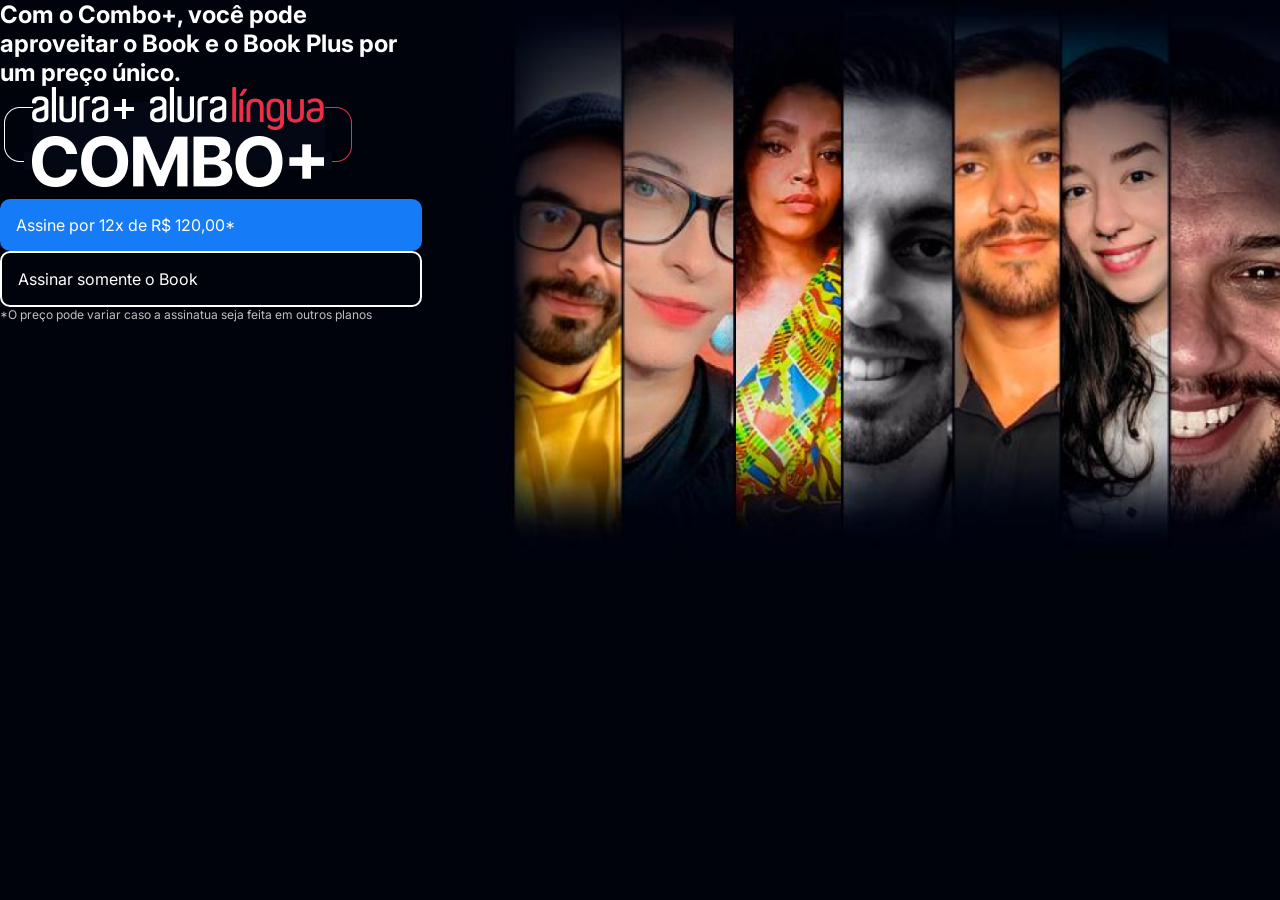
==== index.html @ 0dcf5061 "Add files via upload" ====
<!DOCTYPE html>
<html>

<head>
    <title>Book Prime</title>
    <meta charset="UTF-8">
    <meta name="viewport" content="width=device-width, initial-scale=1">
    <link rel="stylesheet" href="styles.css">
    <link rel="preconnect" href="https://fonts.googleapis.com">
    <link rel="preconnect" href="https://fonts.gstatic.com" crossorigin>
    <link href="https://fonts.googleapis.com/css2?family=Inter:wght@400;700&display=swap" rel="stylesheet">
</head>


<body>
    <section class="container principal">
       <div>
       <h1 class="container__titulo">Com o Combo+, você pode aproveitar o Book e o Book Plus por um preço único.</h1>  
       <img src="Combo.png" alt="capa">
       <a href="www.alura.com.br" class="container__botao">Assine por 12x de R$ 120,00*</a>
       <a href="www.alura.com.br" class="container__botao botao_secundario">Assinar somente o Book</a>
       <p class="container__aviso">*O preço pode variar caso a assinatua seja feita em outros planos</p>
    </div>
    </section>
    </body>
</html>
---- styles.css ----
:root {
     --branco-principal: #FFFFFF;
     --cinza-secundario: #C0C0C0;
     --botao-azul: #167BF7;
     --cor-de-fundo: #00030C;
     --fonte-principal: 'Inter';
}

body {
    background-color: var(--cor-de-fundo);
    color: var(--branco-principal);
    font-family: var(--fonte-principal);
    font-size: 16px;
    font-weight: 400;
}

* {
    margin: 0;
    padding: 0;
}

.principal {
    background-image: url("imagemfundo.png");
    background-repeat: no-repeat;
    background-size: contain;
}

.container {
    height: 100vh;
    display: grid;
    grid-template-columns: 33% 33%;
}

.container__botao {
    background-color: var(--botao-azul);
    border-radius: 10px;
    padding: 1em;
    color: var(--branco-principal);
    display: block;
    text-decoration: none;
}

.botao_secundario {
    background-color: transparent;
    border: 2px solid var(--branco-principal);
}

.container__aviso {
    font-size: 12px;
    color: var(--cinza-secundario);
}
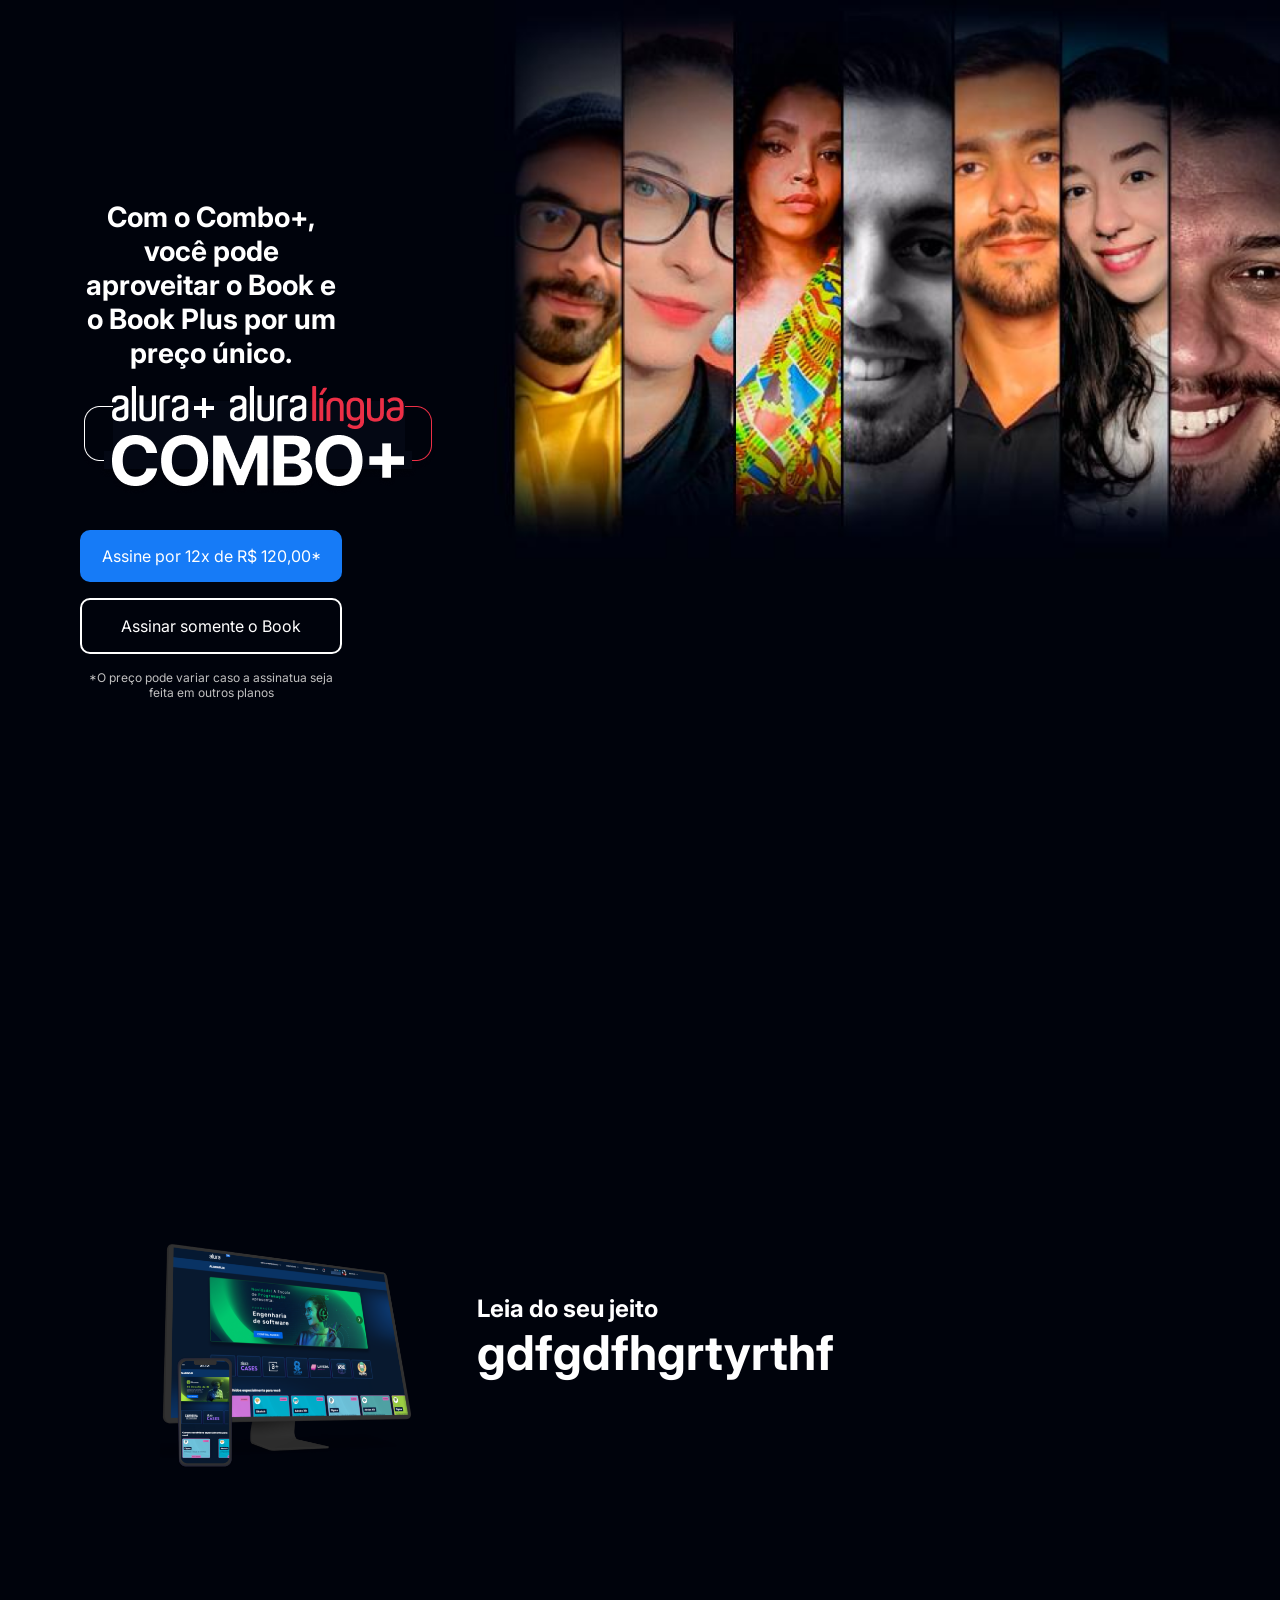
==== commit e62a25b7: "Add files via upload" ====
--- a/index.html
+++ b/index.html
@@ -11,16 +11,23 @@
     <link href="https://fonts.googleapis.com/css2?family=Inter:wght@400;700&display=swap" rel="stylesheet">
 </head>
 
-
 <body>
     <section class="container principal">
-       <div>
+       <div class="container__caixa">
        <h1 class="container__titulo">Com o Combo+, você pode aproveitar o Book e o Book Plus por um preço único.</h1>  
-       <img src="Combo.png" alt="capa">
+       <img src="Combo.png" alt="capa" class="container__imagem">
        <a href="www.alura.com.br" class="container__botao">Assine por 12x de R$ 120,00*</a>
        <a href="www.alura.com.br" class="container__botao botao_secundario">Assinar somente o Book</a>
        <p class="container__aviso">*O preço pode variar caso a assinatua seja feita em outros planos</p>
     </div>
     </section>
+    <section class="container secundario">
+        <img src="Plataformas.png" alt="um monitor e um celular" class="secundario__imagem">
+        <div class="container__descricao">
+            <h2 clas="descricao__titulo"> Leia do seu jeito</h2>
+            <p class="descricao__texto">gdfgdfhgrtyrthf</p>
+        </div>
+    </section>
+
     </body>
 </html>
--- a/styles.css
+++ b/styles.css
@@ -23,6 +23,8 @@
     background-image: url("imagemfundo.png");
     background-repeat: no-repeat;
     background-size: contain;
+    align-items: center;
+    text-align: center;
 }
 
 .container {
@@ -38,6 +40,7 @@
     color: var(--branco-principal);
     display: block;
     text-decoration: none;
+    margin-bottom: 1em;
 }
 
 .botao_secundario {
@@ -48,4 +51,33 @@
 .container__aviso {
     font-size: 12px;
     color: var(--cinza-secundario);
+}
+
+.container__titulo {
+    font-size: 28px;
+    font-weight: 700;
+}
+
+.container__imagem {
+    margin: 1em 0 2em 0;
+}
+
+.container__caixa {
+    margin: 0 5em;
+}
+
+.secundario__imagem {
+    width: 80%;
+}
+
+.secundario {
+    align-items: center;
+    margin: 0 10em;
+}
+
+.descricao__texto {
+    font-weight: 700;
+    font-size: 48px;
+    color: var(--branco-principal);
+    margin-bottom: 0.5em;
 }
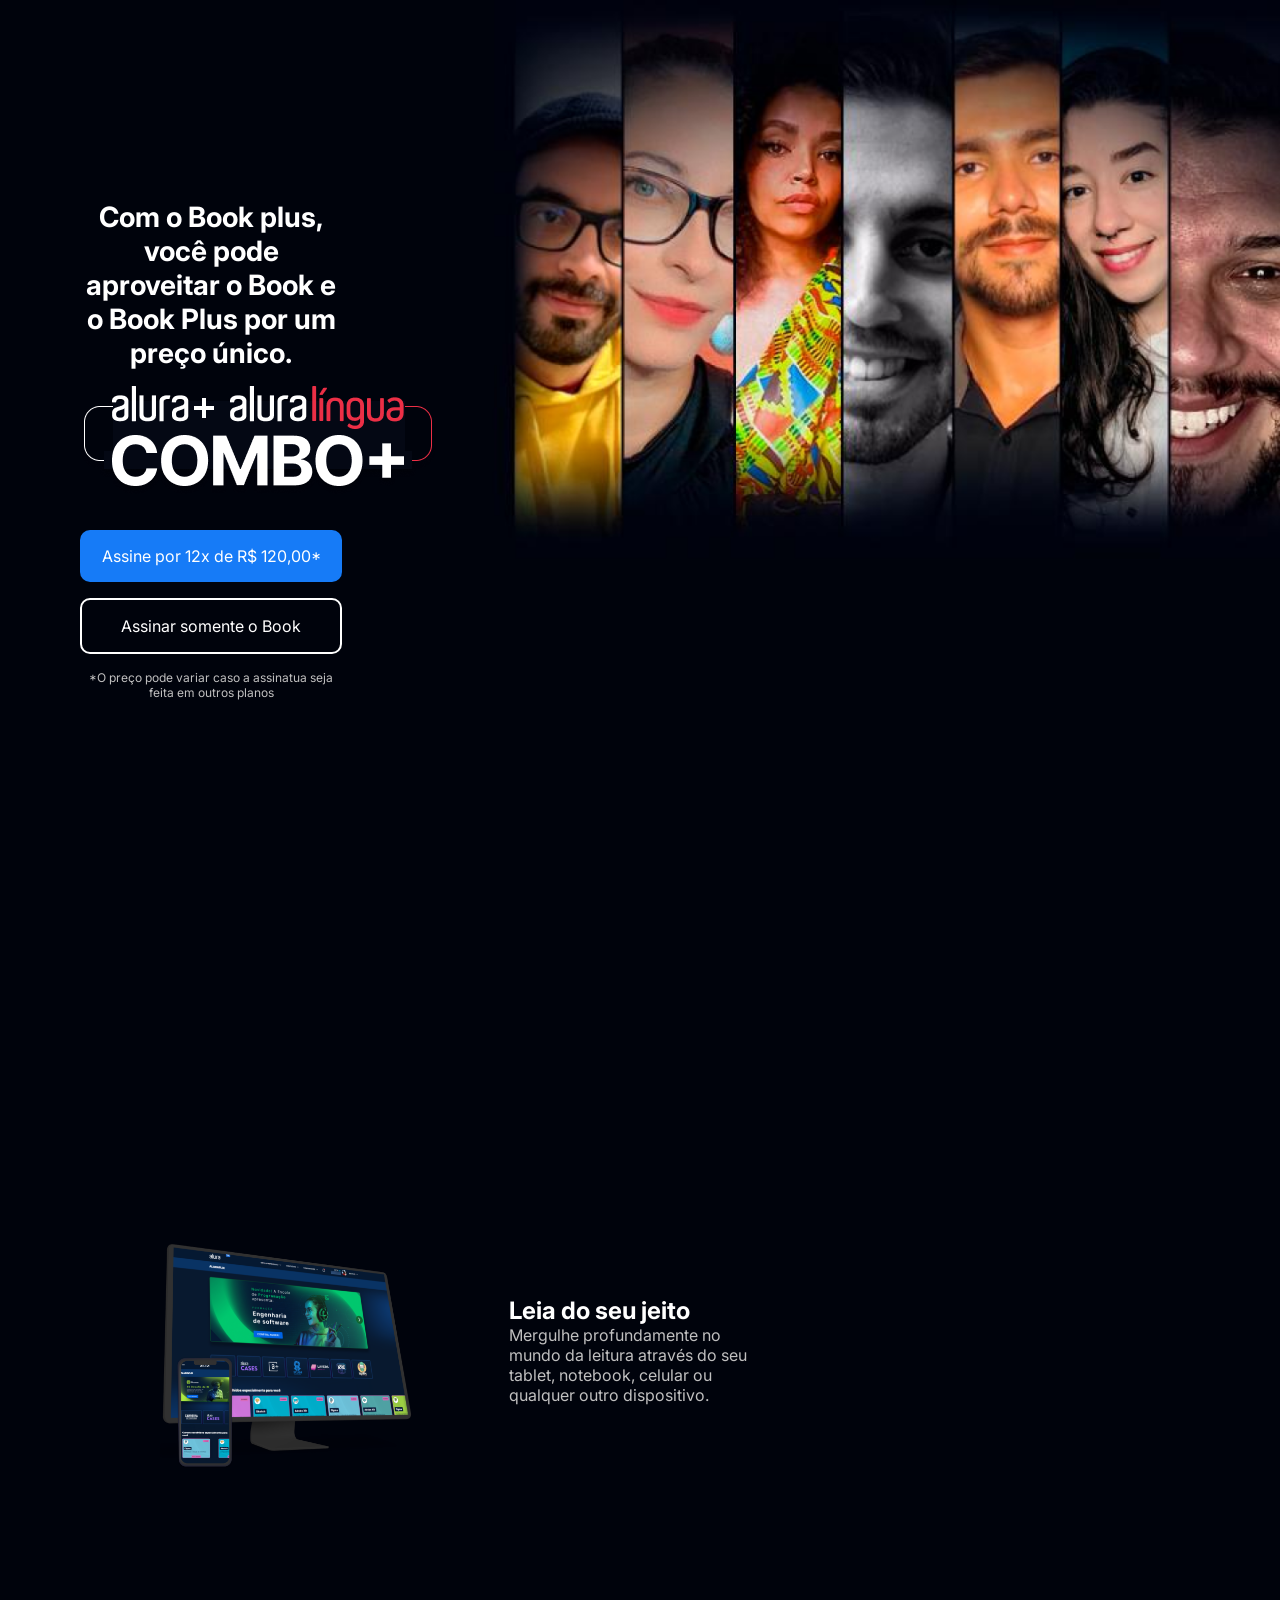
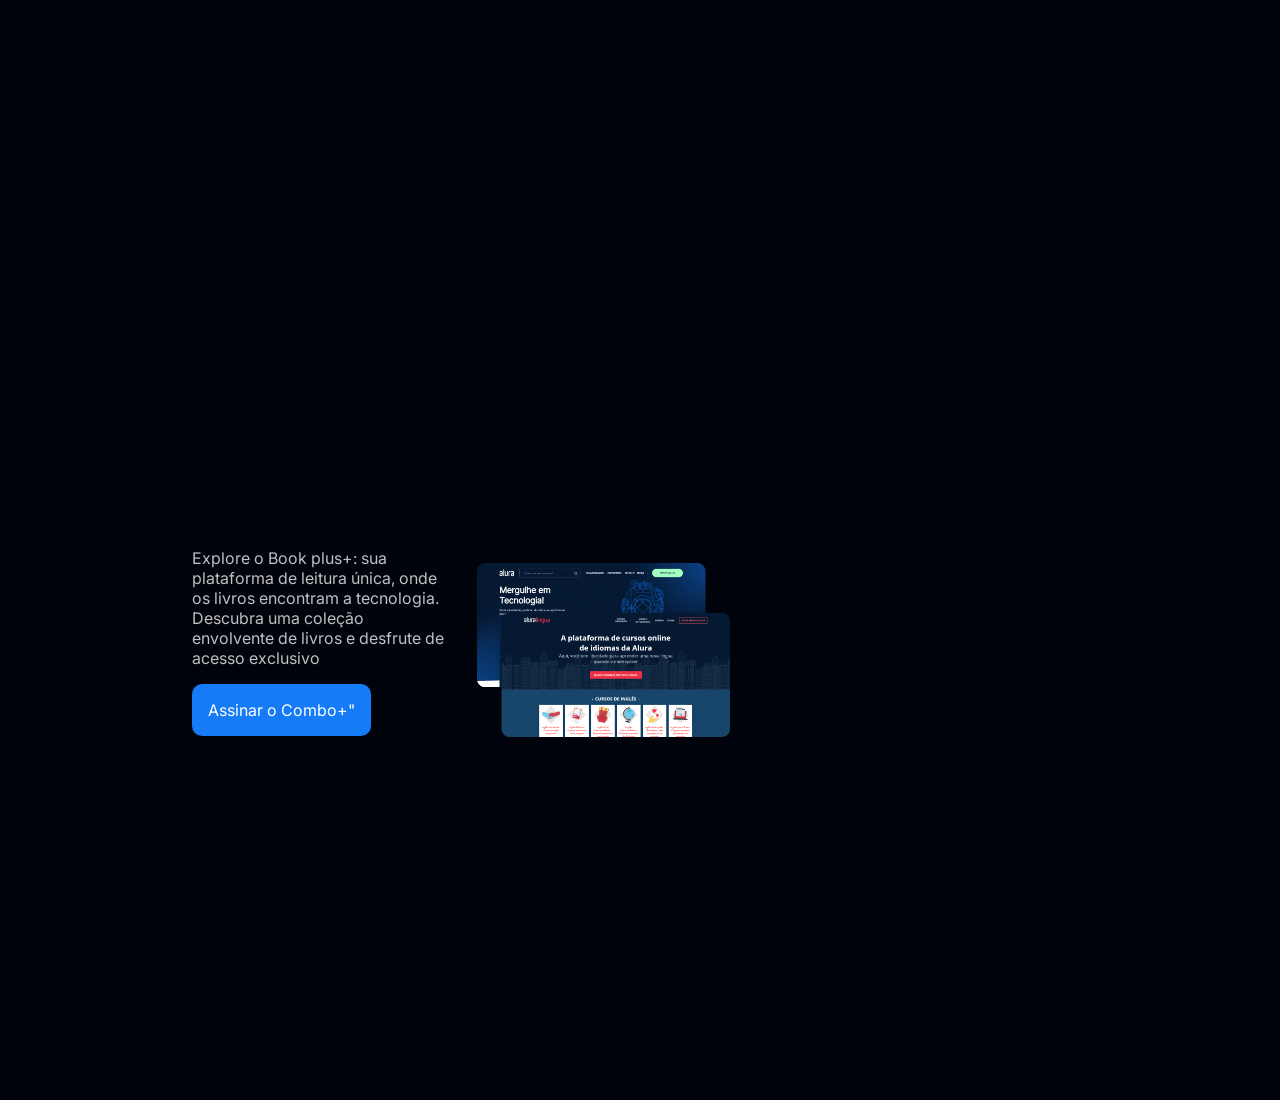
==== commit 14257e8d: "Add files via upload" ====
--- a/index.html
+++ b/index.html
@@ -14,7 +14,7 @@
 <body>
     <section class="container principal">
        <div class="container__caixa">
-       <h1 class="container__titulo">Com o Combo+, você pode aproveitar o Book e o Book Plus por um preço único.</h1>  
+       <h1 class="container__titulo">Com o Book plus, você pode aproveitar o Book e o Book Plus por um preço único.</h1>  
        <img src="Combo.png" alt="capa" class="container__imagem">
        <a href="www.alura.com.br" class="container__botao">Assine por 12x de R$ 120,00*</a>
        <a href="www.alura.com.br" class="container__botao botao_secundario">Assinar somente o Book</a>
@@ -24,9 +24,20 @@
     <section class="container secundario">
         <img src="Plataformas.png" alt="um monitor e um celular" class="secundario__imagem">
         <div class="container__descricao">
-            <h2 clas="descricao__titulo"> Leia do seu jeito</h2>
-            <p class="descricao__texto">gdfgdfhgrtyrthf</p>
+            <h2 clas="descricao__titulo">Leia do seu jeito</h2>
+            <p class="descricao__texto">Mergulhe profundamente no mundo da leitura através do seu tablet, notebook, celular ou qualquer outro dispositivo.</p>
         </div>
+    </section>
+
+
+    <section class="container secundario">
+       <div class="container__descricao">
+         <p class="descricao__texto"> Explore o Book plus+: sua plataforma de leitura única, onde os livros encontram a tecnologia. Descubra uma coleção envolvente de livros e desfrute de acesso exclusivo</p>
+        <a href="www.alura.com.br" class="container__botao secundario__botao">Assinar o Combo+"</a>
+       </div>
+
+       <img src="Telas.png" alt="tela alura" class="secundario__imagem">
+
     </section>
 
     </body>
--- a/styles.css
+++ b/styles.css
@@ -75,9 +75,22 @@
     margin: 0 10em;
 }
 
-.descricao__texto {
+.descricao__titulo {
     font-weight: 700;
     font-size: 48px;
     color: var(--branco-principal);
-    margin-bottom: 0.5em;
+    margin-bottom: 0.1em;
+}
+
+.descricao__texto {
+    color: var(--cinza-secundario);
+}
+
+.secundario__botao {
+    display: inline-block;
+    margin-top: 1em;
+}
+
+.container__descricao {
+    padding: 2em;
 }
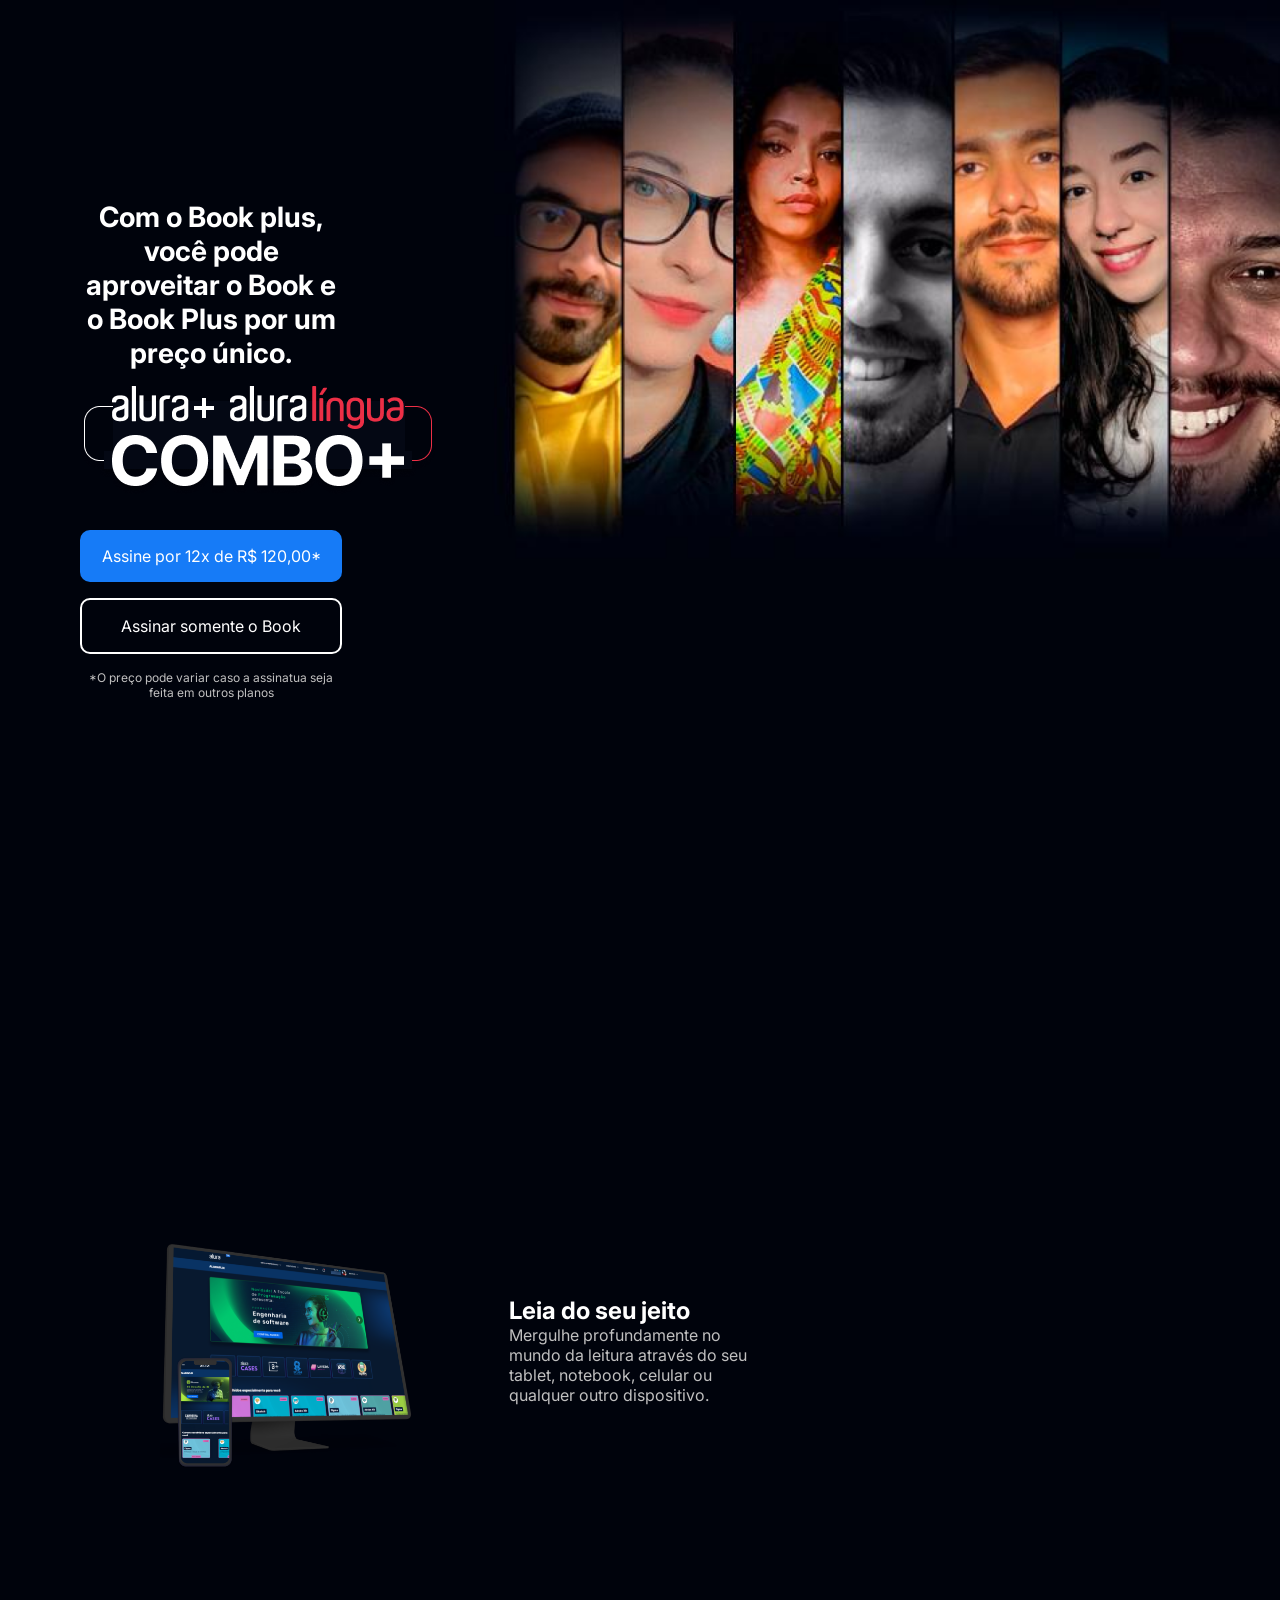
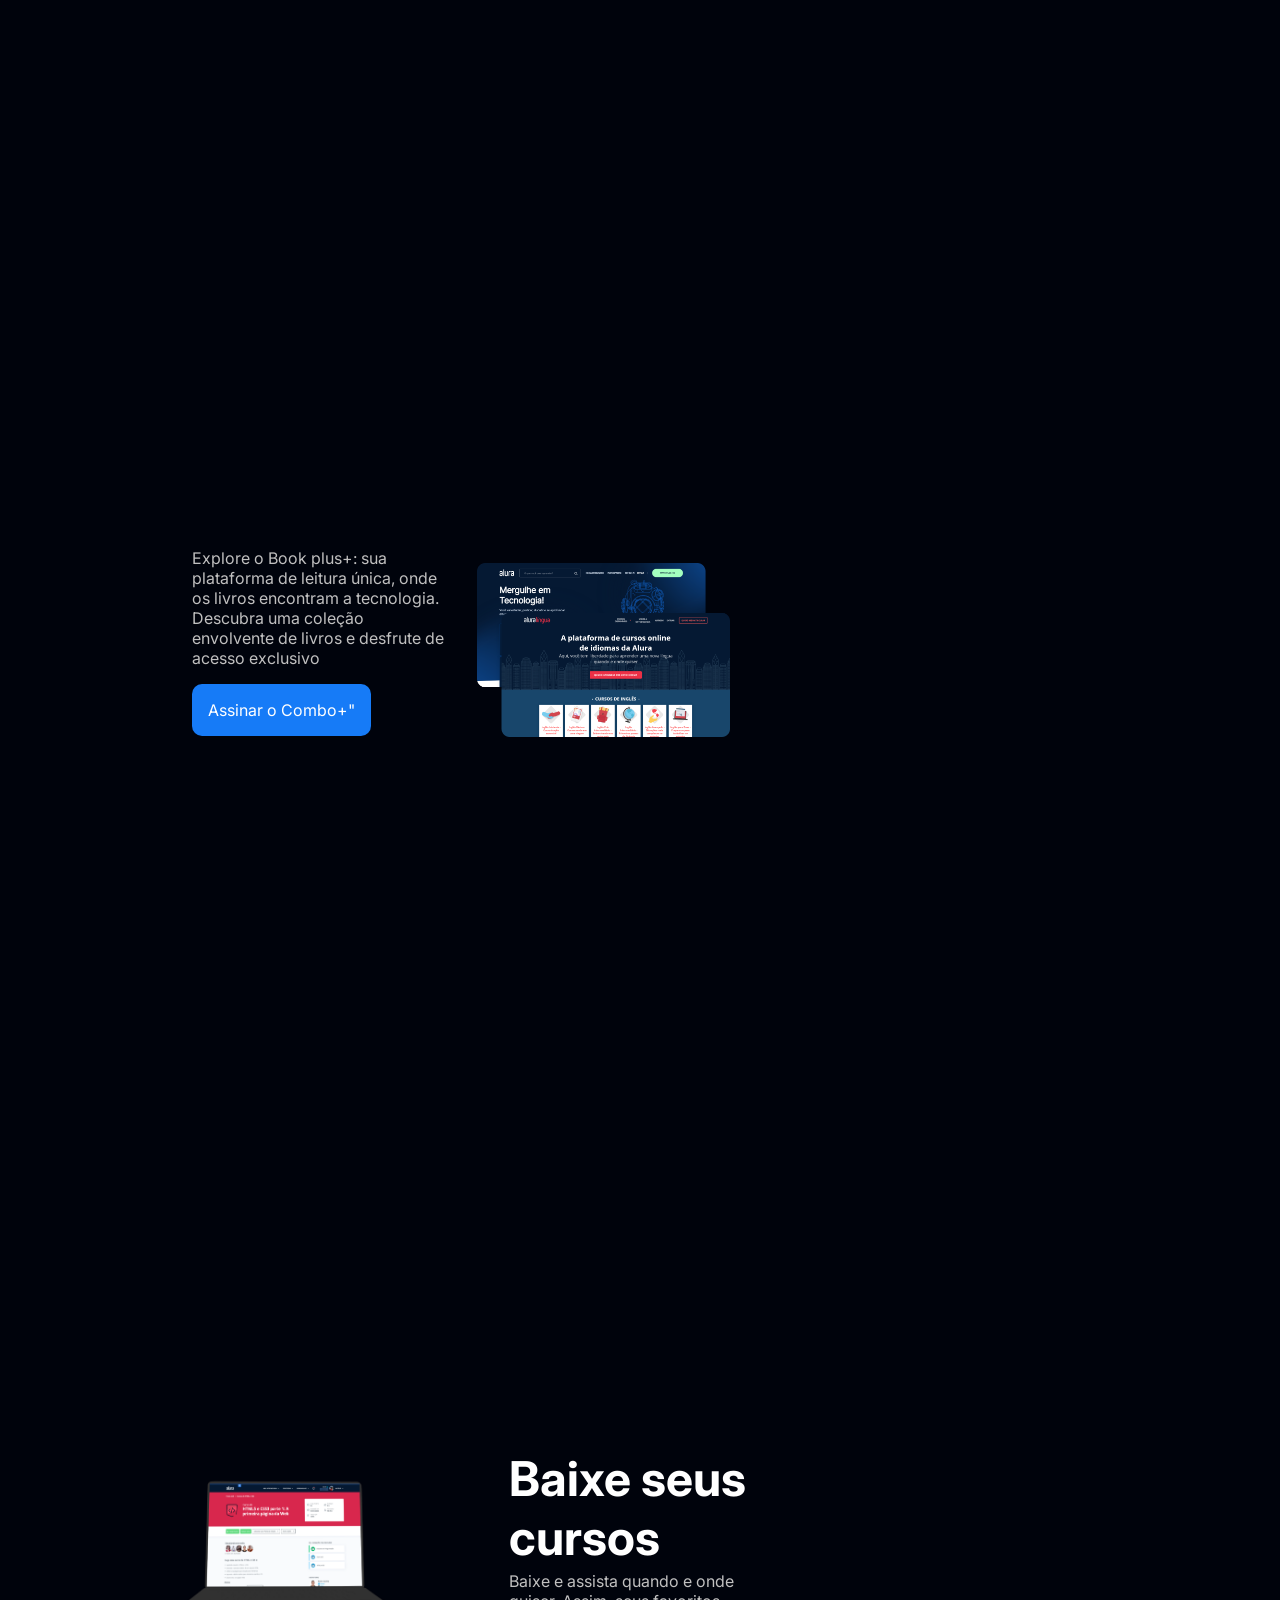
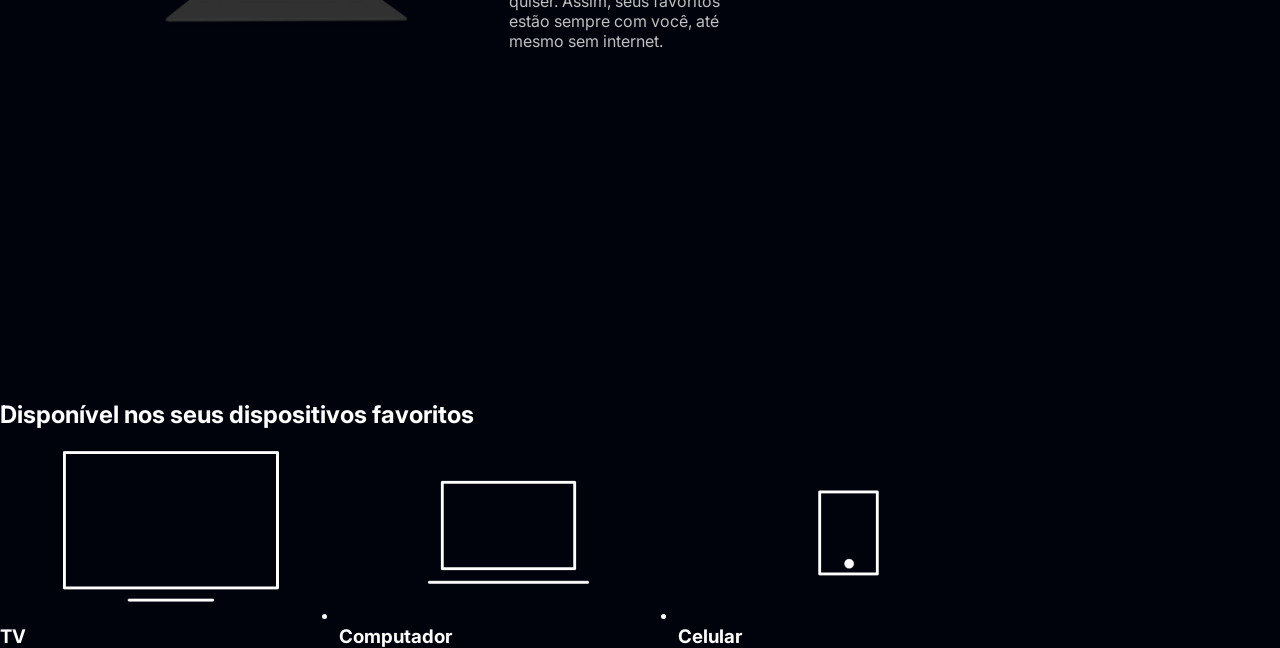
==== commit 154e62f6: "Add files via upload" ====
--- a/index.html
+++ b/index.html
@@ -10,6 +10,7 @@
     <link rel="preconnect" href="https://fonts.gstatic.com" crossorigin>
     <link href="https://fonts.googleapis.com/css2?family=Inter:wght@400;700&display=swap" rel="stylesheet">
 </head>
+
 
 <body>
     <section class="container principal">
@@ -37,7 +38,35 @@
        </div>
 
        <img src="Telas.png" alt="tela alura" class="secundario__imagem">
+    </section>
 
+
+    <section class="container secundario">
+        <img src="Notebook.png" alt="Notebook com a página do curso HTML5 e CSS3 da Alura aberta" class="secundario__imagem">
+      <div class="container__descricao">
+            <h2 class="descricao__titulo">Baixe seus cursos</h2>
+            <p class="descricao__texto">Baixe e assista quando e onde quiser. Assim, seus favoritos estão sempre com você, até mesmo sem internet.</p>
+        </div>
+</section>
+
+
+    <section class="dispositivos">
+        <h2 class="dispositivos__titulo">Disponível nos seus dispositivos favoritos</h2>
+        <ul class="dispositivos__lista">
+          <li>
+            <img src="./tv.png" alt="icone televisão">
+            <h3 class="lista__item">TV</h3>
+          </li>
+          <li>
+            <img src="./computador.png" alt="icone computador">
+            <h3 class="lista__item">Computador<h3>
+          </li>
+          <li>
+            <img src="./celular.png" alt="icone celular">
+            <h3 class="lista__item">Celular</h3>
+          </li>
+
+        </ul>
     </section>
 
     </body>
--- a/styles.css
+++ b/styles.css
@@ -93,4 +93,8 @@
 
 .container__descricao {
     padding: 2em;
+}
+
+.dispositivos__lista {
+    display: flex;
 }
